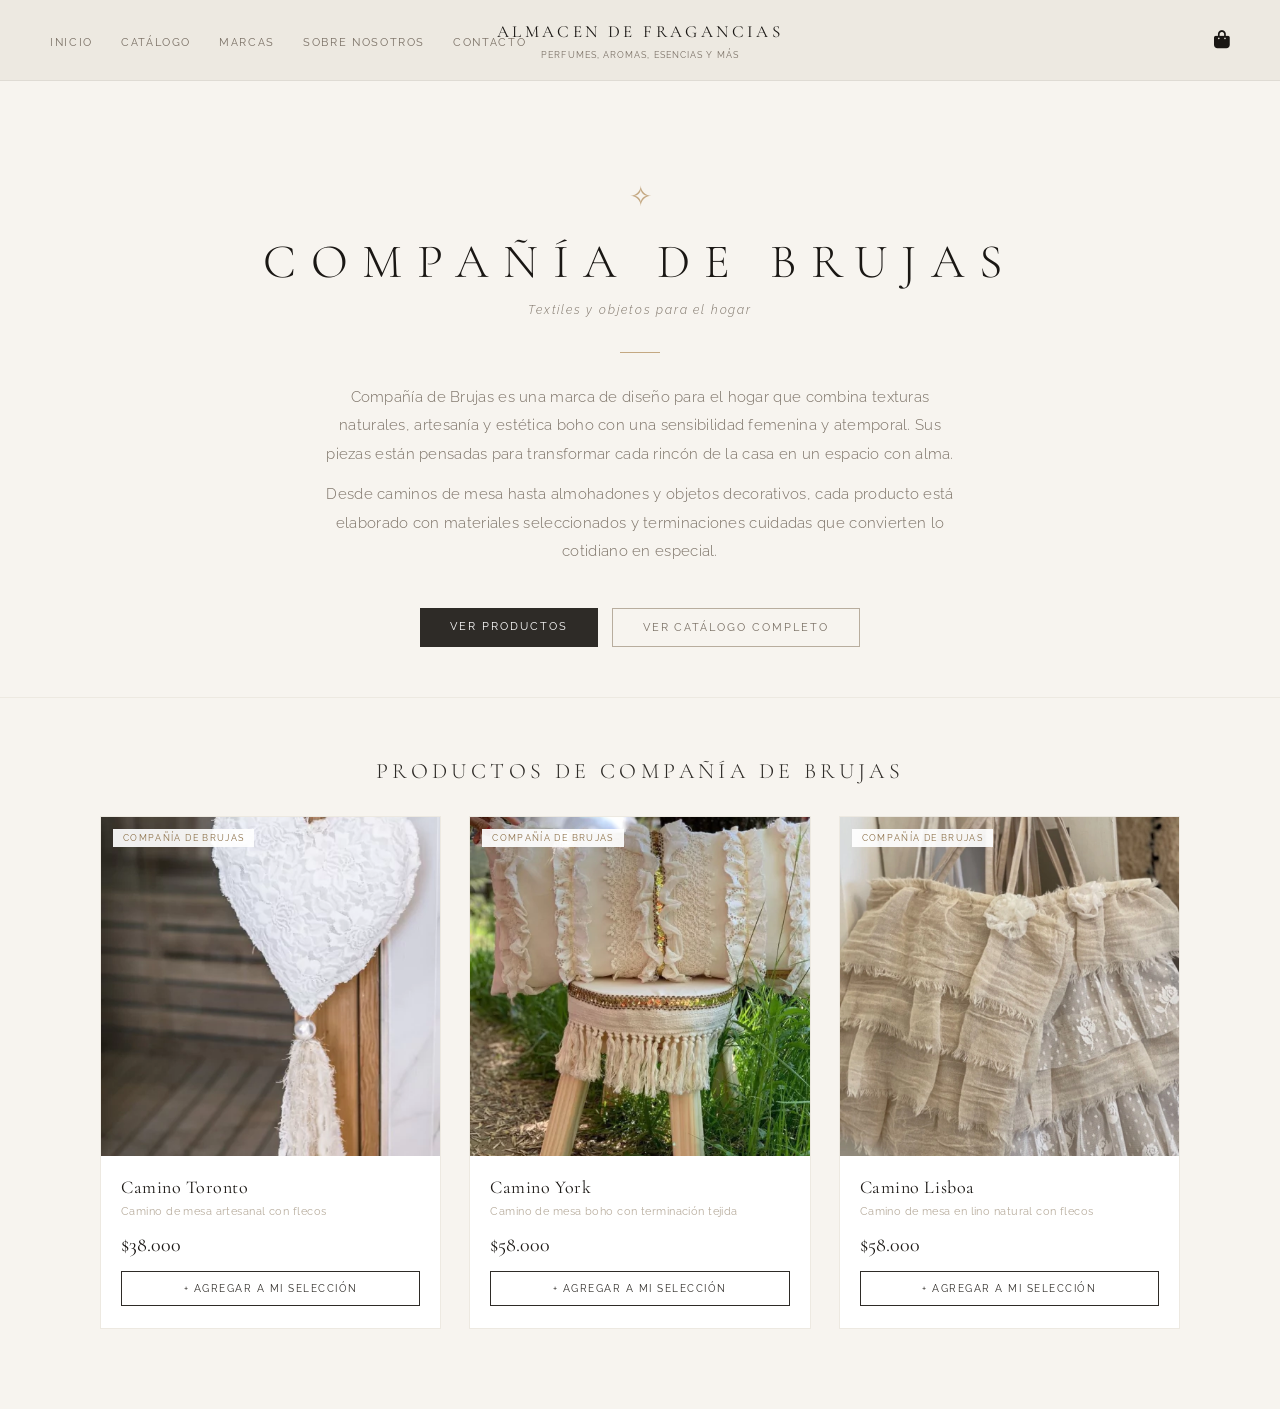
==== Brujas.html @ 53d3a4fc "primer commit" ====
<!DOCTYPE html>
<html lang="es">
<head>
  <meta charset="UTF-8">
  <meta name="viewport" content="width=device-width, initial-scale=1.0, maximum-scale=1.0, user-scalable=no">
  <title>Compañía de Brujas – Almacen de Fragancias</title>
  <link href="https://fonts.googleapis.com/css2?family=Cormorant+Garamond:ital,wght@0,300;0,400;0,500;1,300;1,400&family=Raleway:wght@300;400;500&display=swap" rel="stylesheet">
  <link rel="stylesheet" href="https://cdnjs.cloudflare.com/ajax/libs/font-awesome/6.4.2/css/all.min.css">
  <link rel="stylesheet" href="style.css">
  <link rel="icon" type="image/png" href="img/LOGOADF.png">
</head>
<body>

  <header>
    <nav class="navbar">
      <button class="menu-toggle" id="menuToggle"><span></span><span></span><span></span></button>
      <div class="logo">
        <a href="index.html">
          <h1>ALMACEN DE FRAGANCIAS</h1>
          <p>Perfumes, aromas, esencias y más</p>
        </a>
      </div>
      <ul class="nav-links" id="navLinks">
        <li><a href="index.html">INICIO</a></li>
        <li><a href="catalogo.html">CATÁLOGO</a></li>
        <li class="nav-marcas">
          <a href="#" class="marcas-toggle">MARCAS</a>
          <ul class="marcas-dropdown">
            <li><a href="kala.html">Kala</a></li>
            <li><a href="paque.html">Paque Coco</a></li>
            <li><a href="nanda.html">Nanda</a></li>
            <li><a href="candles.html">New Candles</a></li>
            <li><a href="velas.html">Velas de Soja</a></li>
            <li><a href="touch.html">Touch Aromas</a></li>
            <li><a href="brujas.html">Compañía de Brujas</a></li>
            <li><a href="mariafernandez.html">María Fernández BA</a></li>
            <li><a href="catalogo.html">Ver todas</a></li>
          </ul>
        </li>
        <li><a href="sobrenosotros.html">SOBRE NOSOTROS</a></li>
        <li><a href="index.html#contacto">CONTACTO</a></li>
      </ul>
      <a href="#" class="bag" id="openCart">
        <i class="fa-solid fa-bag-shopping"></i>
        <span class="cart-badge" id="cart-count-badge">0</span>
      </a>
    </nav>
  </header>

  <div class="overlay" id="overlay"></div>

  <div class="brand-page">
    <div class="brand-hero">
      <div class="brand-icon">✧</div>
      <h1>Compañía de Brujas</h1>
      <p class="subtitle">Textiles y objetos para el hogar</p>
      <div class="brand-divider"></div>
      <p>Compañía de Brujas es una marca de diseño para el hogar que combina texturas naturales, artesanía y estética boho con una sensibilidad femenina y atemporal. Sus piezas están pensadas para transformar cada rincón de la casa en un espacio con alma.</p>
      <p>Desde caminos de mesa hasta almohadones y objetos decorativos, cada producto está elaborado con materiales seleccionados y terminaciones cuidadas que convierten lo cotidiano en especial.</p>
      <div class="brand-actions">
        <a href="catalogo.html?marca=Compañía de Brujas" class="btn-ver-catalogo">Ver productos</a>
        <a href="catalogo.html" class="btn-volver">Ver catálogo completo</a>
      </div>
    </div>

    <div class="brand-productos">
      <h3>Productos de Compañía de Brujas</h3>
      <div id="catalogo" class="productos-grid"></div>
    </div>
  </div>

  <div id="cartOverlay" class="cart-overlay">
    <div class="cart-panel">
      <button id="closeCart" class="close-btn">&times;</button>
      <h2 class="cart-title">MI SELECCIÓN (<span id="cart-count">0</span>)</h2>
      <div id="cart-content" class="cart-content">
        <p class="empty-cart">Tu selección está vacía</p>
        <a href="catalogo.html" class="btn-ver-catalogo-empty">Ver catálogo</a>
      </div>
      <div class="cart-footer" id="cart-footer-actions" style="display:none">
        <button class="btn-whatsapp" id="btnWhatsapp">
          <i class="fa-brands fa-whatsapp"></i> Hacer pedido por WhatsApp
        </button>
        <button class="btn-clear-cart" id="btnClearCart">Vaciar selección</button>
      </div>
    </div>
  </div>

  <script src="script.js"></script>
  <script>
    document.addEventListener("DOMContentLoaded", function () {
      const toggle = document.querySelector('.marcas-toggle');
      const li = document.querySelector('.nav-marcas');
      if (toggle && li) {
        toggle.addEventListener('click', function (e) { e.preventDefault(); e.stopImmediatePropagation(); li.classList.toggle('open'); });
        document.addEventListener('click', function (e) { if (!li.contains(e.target)) li.classList.remove('open'); });
      }
      renderCatalogo('Compañía de Brujas');
    });
  </script>
</body>
</html>
---- style.css ----
/* ─────────────────────────────────────────────
   ALMACEN DE FRAGANCIAS – style.css
───────────────────────────────────────────── */

:root {
  --cream:    #f7f4ef;
  --cream-2:  #ede9e1;
  --dark:     #1a1714;
  --dark-2:   #2e2b27;
  --mid:      #7a7065;
  --light:    #b8ad9e;
  --accent:   #8b6f47;
  --accent-2: #c4a882;
  --white:    #ffffff;
  --wa-green: #2e2b27;
}

* { box-sizing: border-box; margin: 0; padding: 0; }

html { scroll-behavior: smooth; }

body {
  font-family: 'Raleway', sans-serif;
  background-color: var(--cream);
  color: var(--dark);
}

/* ── HEADER ──────────────────────────────────── */
header {
  position: fixed;
  top: 0;
  width: 100%;
  background-color: var(--cream-2);
  z-index: 1000;
  border-bottom: 1px solid rgba(0,0,0,0.06);
}

.navbar {
  display: flex;
  justify-content: space-between;
  align-items: center;
  padding: 0 50px;
  height: 80px;
}

.logo a { text-decoration: none; }
.logo h1 {
  font-family: 'Cormorant Garamond', serif;
  font-weight: 400;
  font-size: 17px;
  letter-spacing: 0.2em;
  color: var(--dark);
  margin: 0;
}
.logo p {
  font-size: 9px;
  letter-spacing: 0.12em;
  color: var(--mid);
  margin-top: 8px;
  text-transform: uppercase;
}

.logo-redondo {
  width: 42px;
  height: 42px;
  object-fit: contain;
  margin-left: 12px;
  mix-blend-mode: multiply;
  vertical-align: middle;
}

.logo {
  position: absolute;
  left: 50%;
  transform: translateX(-50%);
  text-align: center;
}

.nav-links {
  list-style: none;
  display: flex;
  gap: 28px;
  align-items: center;
}
.nav-links a {
  text-decoration: none;
  font-size: 11px;
  letter-spacing: 0.15em;
  color: var(--mid);
  text-transform: uppercase;
  transition: color 0.25s ease;
}
.nav-links a:hover,
.nav-links a.active { color: var(--dark-2); }

/* Dropdown marcas */
.nav-marcas { position: relative; }
.marcas-toggle { cursor: pointer; }

.marcas-dropdown {
  visibility: hidden;
  opacity: 0;
  pointer-events: none;
  position: absolute;
  top: calc(100% + 20px);
  left: 50%;
  transform: translateX(-50%);
  background-color: var(--white);
  border: 1px solid rgba(93, 87, 87, 0.07);
  box-shadow: 0 10px 40px rgba(0,0,0,0.08);
  list-style: none;
  padding: 12px 0;
  width: 160px;
  z-index: 1100;
  transition: opacity 0.2s ease, visibility 0.2s ease;
}
.nav-marcas.open .marcas-dropdown {
  visibility: visible;
  opacity: 1;
  pointer-events: all;
}
.marcas-dropdown li a {
  display: block;
  padding: 9px 22px;
  font-size: 11px;
  letter-spacing: 0.1em;
  color: var(--dark-2) !important;
  text-transform: uppercase;
  transition: background 0.15s ease;
  border-bottom: 1px solid rgba(0,0,0,0.05);
}
.marcas-dropdown li a:hover { background-color: var(--cream); }

/* Carrito icono */
.bag {
  position: relative;
  text-decoration: none;
  color: var(--dark);
  font-size: 18px;
  display: flex;
  align-items: center;
}
.cart-badge {
  position: absolute;
  top: -7px;
  right: -9px;
  background-color: var(--mid);
  color: var(--white);
  font-size: 9px;
  font-family: 'Raleway', sans-serif;
  font-weight: 500;
  width: 16px;
  height: 16px;
  border-radius: 50%;
  display: none;
  align-items: center;
  justify-content: center;
}

/* Menú hamburguesa */
.menu-toggle {
  display: none;
  flex-direction: column;
  justify-content: space-between;
  width: 22px;
  height: 15px;
  background: none;
  border: none;
  cursor: pointer;
  padding: 0;
}
.menu-toggle span {
  display: block;
  height: 1.5px;
  width: 100%;
  background-color: var(--dark-2);
  transition: all 0.3s ease;
}

/* Overlay */
.overlay {
  position: fixed;
  inset: 0;
  background-color: #2e2b27;;
  display: none;
  z-index: 900;
  opacity: 0;
  transition: opacity 0.3s ease;
}
.overlay.active { display: block; opacity: 1; }

/* ── HERO INDEX ───────────────────────────────── */
.hero-index {
  min-height: 100vh;
  display: flex;
  align-items: center;
  justify-content: center;
  padding: 0 50px;
  padding-top: 80px;
  background-color: var(--cream);
  position: relative;
  overflow: hidden;
  text-align: center;
}

.hero-content {
  max-width: 560px;
  position: relative;
  z-index: 2;
  display: flex;
  flex-direction: column;
  align-items: center;
}


.hero-title {
  font-family: 'Cormorant Garamond', serif;
  font-size: clamp(32px, 4vw, 52px);
  font-weight: 300;
  line-height: 1.05;
  color: var(--dark);
  margin-bottom: 24px;
}
.hero-title em {
  font-style: italic;
  color: var(--accent);
}

.hero-sub {
  font-size: 15px;
  line-height: 1.8;
  color: var(--mid);
  font-weight: 300;
  margin-bottom: 40px;
  max-width: 420px;
}

.btn-hero {
  display: inline-block;
  padding: 14px 36px;
  background-color: var(--mid);
  color: var(--white);
  text-decoration: none;
  font-size: 11px;
  letter-spacing: 0.2em;
  text-transform: uppercase;
  transition: background 0.3s ease;
}
.btn-hero:hover { background-color: var(--dark-2); }

/* Decoración hero */
/* Decoración hero */
.hero-decoration {
  position: absolute;
  right: -180px;
  top: 50%;
  transform: translateY(-50%);
  z-index: 1;
  pointer-events: none;
}
.deco-circle { display: none; }
.hero-flor {
  width: 650px;
  opacity: 0.35;
  mix-blend-mode: multiply;
}
/* ── SECCIÓN MARCAS ───────────────────────────── */
.marcas-section {
  padding: 100px 50px;
  background-color: var(--white);
}

.section-header {
  text-align: center;
  margin-bottom: 60px;
}
.section-eyebrow {
  font-size: 10px;
  letter-spacing: 0.2em;
  text-transform: uppercase;
  color: var(--dark-2);
  margin-bottom: 12px;
}
.section-title {
  font-family: 'Cormorant Garamond', serif;
  font-size: 38px;
  font-weight: 300;
  color: var(--dark-2);
  letter-spacing: 0.1em;
}
.section-line {
  width: 40px;
  height: 1px;
  background-color: var(--dark-2);
  margin: 20px auto 0;
}

.marcas-grid {
  display: grid;
  grid-template-columns: repeat(3, 1fr);
  gap: 24px;
  max-width: 1100px;
  margin: 0 auto;
}

.marca-card {
  display: flex;
  flex-direction: column;
  align-items: center;
  text-align: center;
  padding: 40px 30px;
  background-color: var(--cream);
  border: 1px solid var(--cream);
  text-decoration: none;
  color: var(--dark);
  transition: all 0.3s ease;
}
.marca-card:hover {
  border-color: var(--cream);
  background-color: var(--white);
  transform: translateY(-4px);
  box-shadow: 0 12px 40px rgba(0,0,0,0.07);
}
.marca-icon {
  font-size: 24px;
  color: var(--mid);
  margin-bottom: 16px;
  letter-spacing: 0;
}
.marca-card h3 {
  font-family: 'Cormorant Garamond', serif;
  font-size: 22px;
  font-weight: 400;
  letter-spacing: 0.1em;
  margin-bottom: 10px;
}
.marca-card p {
  font-size: 12px;
  color: var(--mid);
  line-height: 1.7;
  letter-spacing: 0.02em;
  margin-bottom: 20px;
}
.marca-link {
  font-size: 11px;
  letter-spacing: 0.15em;
  color: var(--dark-2);
  text-transform: uppercase;
  border-bottom: 1px solid var(--cream-2);
  padding-bottom: 2px;
}

/* ── CTA SECTION ──────────────────────────────── */
.cta-section {
  padding: 80px 50px;
  background-color: var(--mid);
  text-align: center;
}
.cta-content h2 {
  font-family: 'Cormorant Garamond', serif;
  font-size: 36px;
  font-weight: 300;
  color: var(--cream);
  letter-spacing: 0.05em;
  margin-bottom: 14px;
}
.cta-content p {
  font-size: 14px;
  color: var(--cream-2);
  margin-bottom: 32px;
  letter-spacing: 0.05em;
}
.btn-cta {
  display: inline-block;
  padding: 14px 40px;
  background-color: var(--mid);
  color: var(--white);
  text-decoration: none;
  font-size: 11px;
  letter-spacing: 0.2em;
  text-transform: uppercase;
  transition: background 0.3s ease;
}
.btn-cta:hover { background-color: var(--dark-2); }

/* ── CONTACTO ─────────────────────────────────── */
.contacto-section {
  padding: 80px 50px;
  background-color: var(--cream-2);
}
.contacto-grid {
  display: grid;
  grid-template-columns: 1fr 1fr;
  gap: 120px;
  max-width: 1100px;
  margin: 0 auto;
  align-items: center;
}
.contacto-info h3 {
  font-family: 'Cormorant Garamond', serif;
  font-size: 32px;
  font-weight: 300;
  color: var(--dark);
  margin-bottom: 16px;
  letter-spacing: 0.05em;
}
.contacto-info p {
  font-size: 14px;
  color: var(--mid);
  line-height: 1.8;
  margin-bottom: 28px;
}
.btn-whatsapp-contacto {
  display: inline-flex;
  align-items: center;
  gap: 10px;
  padding: 13px 28px;
  background-color: var(--wa-green);
  color: var(--white);
  text-decoration: none;
  font-size: 13px;
  letter-spacing: 0.05em;
  transition: opacity 0.3s ease;
}
.btn-whatsapp-contacto:hover { opacity: 0.85; }
.contacto-logo {
  text-align: right;
  padding-right: 40px;
}


/* ── FOOTER ───────────────────────────────────── */
footer {
  background-color: var(--cream-2);
  padding: 24px 50px;
  text-align: center;
}
footer p {
  font-size: 11px;
  letter-spacing: 0.1em;
  color: var(--mid);
}

/* ── CATÁLOGO PAGE ────────────────────────────── */
.catalogo-page {
  padding-top: 120px;
  min-height: 100vh;
  padding-bottom: 80px;
}

.catalogo-header {
  text-align: center;
  padding: 40px 50px 30px;
}
.catalogo-header h2 {
  font-family: 'Cormorant Garamond', serif;
  font-size: 36px;
  font-weight: 300;
  letter-spacing: 0.3em;
  color: var(--dark-2);
  margin-bottom: 8px;
}
.catalogo-header p {
  font-size: 12px;
  letter-spacing: 0.12em;
  color: var(--mid);
}

/* Filtros */
.filtros-wrap {
  display: flex;
  flex-wrap: wrap;
  gap: 10px;
  justify-content: center;
  padding: 20px 50px 40px;
}
.filtro-btn {
  padding: 9px 20px;
  font-family: 'Raleway', sans-serif;
  font-size: 11px;
  letter-spacing: 0.12em;
  text-transform: uppercase;
  background-color: transparent;
  border: 1px solid var(--cream-2);
  color: var(--mid);
  cursor: pointer;
  transition: all 0.25s ease;
}
.filtro-btn:hover {
  border-color: var(--cream);
  color: var(--mid);
}
.filtro-btn.active {
  background-color: var(--mid);
  border-color: var(--mid);
  color: var(--white);
}

/* Grid productos */
.productos-grid {
  display: grid;
  grid-template-columns: repeat(auto-fill, minmax(260px, 1fr));
  gap: 28px;
  padding: 0 50px;
  max-width: 1300px;
  margin: 0 auto;
}

.producto-card {
  background-color: var(--white);
  border: 1px solid var(--cream-2);
  transition: all 0.3s ease;
  overflow: hidden;
}
.producto-card:hover {
  transform: translateY(-4px);
  box-shadow: 0 12px 40px rgba(0,0,0,0.07);
  border-color: var(--cream);
}

.producto-img-wrap {
  position: relative;
  aspect-ratio: 1 / 1;
  overflow: hidden;
  background-color: var(--cream);
}
.producto-img-wrap img {
  width: 100%;
  height: 100%;
  object-fit: cover;
  transition: transform 0.5s ease;
}
.producto-card:hover .producto-img-wrap img { transform: scale(1.05); }

.producto-marca-tag {
  position: absolute;
  top: 12px;
  left: 12px;
  background-color: rgba(255,255,255,0.92);
  color: var(--accent);
  font-size: 9px;
  letter-spacing: 0.15em;
  text-transform: uppercase;
  padding: 4px 10px;
}

.producto-info {
  padding: 20px 20px 22px;
}
.producto-name {
  font-family: 'Cormorant Garamond', serif;
  font-size: 18px;
  font-weight: 400;
  color: var(--dark);
  margin-bottom: 5px;
  letter-spacing: 0.03em;
}
.producto-desc {
  font-size: 11px;
  color: var(--light);
  letter-spacing: 0.04em;
  line-height: 1.6;
  margin-bottom: 12px;
}
.producto-price {
  font-family: 'Cormorant Garamond', serif;
  font-size: 20px;
  color: var(--dark);
  font-weight: 400;
  margin-bottom: 14px;
}

.btn-agregar {
  width: 100%;
  padding: 11px 0;
  background-color: transparent;
  border: 1px solid var(--dark-2);
  color: var(--dark-2);
  font-family: 'Raleway', sans-serif;
  font-size: 10px;
  letter-spacing: 0.15em;
  text-transform: uppercase;
  cursor: pointer;
  transition: all 0.25s ease;
}
.btn-agregar:hover,
.btn-agregar.agregado {
  background-color: var(--dark-2);
  color: var(--white);
}

.no-productos {
  grid-column: 1 / -1;
  text-align: center;
  padding: 60px 0;
  font-size: 13px;
  color: var(--light);
  letter-spacing: 0.1em;
}

/* ── BRAND PAGES ──────────────────────────────── */
.brand-page {
  padding-top: 120px;
  min-height: 100vh;
  background-color: var(--cream);
}

.brand-hero {
  padding: 60px 50px 50px;
  border-bottom: 1px solid var(--cream-2);
  display: flex;
  flex-direction: column;
  align-items: center;
  text-align: center;
}
.brand-icon {
  font-size: 28px;
  color: var(--accent-2);
  margin-bottom: 20px;
}
.brand-hero h1 {
  font-family: 'Cormorant Garamond', serif;
  font-size: 48px;
  font-weight: 300;
  letter-spacing: 0.3em;
  text-transform: uppercase;
  color: var(--dark);
  margin-bottom: 8px;
}
.brand-hero .subtitle {
  font-size: 12px;
  letter-spacing: 0.15em;
  color: var(--mid);
  font-style: italic;
  margin-bottom: 30px;
}
.brand-divider {
  width: 40px;
  height: 1px;
  background-color: var(--accent-2);
  margin: 0 auto 30px;
}
.brand-hero p {
  font-size: 15px;
  line-height: 1.9;
  color: var(--mid);
  font-weight: 300;
  max-width: 640px;
  letter-spacing: 0.02em;
  margin-bottom: 12px;
}

.brand-actions {
  display: flex;
  gap: 14px;
  margin-top: 30px;
  flex-wrap: wrap;
  justify-content: center;
}
.btn-ver-catalogo {
  display: inline-block;
  padding: 12px 30px;
  background-color: var(--dark-2);
  color: var(--white);
  text-decoration: none;
  font-size: 11px;
  letter-spacing: 0.18em;
  text-transform: uppercase;
  transition: background 0.3s ease;
}
.btn-ver-catalogo:hover { background-color: var(--cream); }

.btn-volver {
  display: inline-block;
  padding: 12px 30px;
  background-color: transparent;
  border: 1px solid var(--light);
  color: var(--mid);
  text-decoration: none;
  font-size: 11px;
  letter-spacing: 0.18em;
  text-transform: uppercase;
  transition: all 0.3s ease;
}
.btn-volver:hover { border-color: var(--dark-2); color: var(--dark-2); }

/* Productos de la marca en brand page */
.brand-productos {
  padding: 60px 50px 80px;
  max-width: 1300px;
  margin: 0 auto;
}
.brand-productos h3 {
  font-family: 'Cormorant Garamond', serif;
  font-size: 22px;
  font-weight: 300;
  letter-spacing: 0.2em;
  text-transform: uppercase;
  color: var(--dark-2);
  margin-bottom: 32px;
  text-align: center;
}

/* ── CARRITO LATERAL ──────────────────────────── */
.cart-overlay {
  position: fixed;
  top: 0;
  right: 0;
  width: 100%;
  height: 100vh;
  background: rgba(26,23,20,0.5);
  opacity: 0;
  pointer-events: none;
  transition: opacity 0.35s ease;
  z-index: 2000;
}
.cart-overlay.active {
  opacity: 1;
  pointer-events: all;
}
.cart-panel {
  position: absolute;
  top: 0;
  right: 0;
  width: 400px;
  height: 100%;
  background-color: var(--white);
  padding: 36px 32px 32px;
  overflow-y: auto;
  display: flex;
  flex-direction: column;
}
.close-btn {
  align-self: flex-end;
  background: none;
  border: none;
  font-size: 24px;
  cursor: pointer;
  color: var(--light);
  line-height: 1;
  padding: 0;
  transition: color 0.2s ease;
}
.close-btn:hover { color: var(--dark-2); }

.cart-title {
  font-family: 'Cormorant Garamond', serif;
  font-size: 16px;
  letter-spacing: 0.15em;
  text-transform: uppercase;
  font-weight: 400;
  color: var(--dark);
  margin: 16px 0 24px;
}
.empty-cart {
  text-align: center;
  margin-top: 80px;
  font-size: 12px;
  letter-spacing: 0.1em;
  color: var(--light);
  text-transform: uppercase;
}

.cart-content { flex: 1; overflow-y: auto; }

.cart-item {
  display: flex;
  gap: 14px;
  align-items: flex-start;
  border-bottom: 1px solid var(--cream-2);
  padding: 16px 0;
  position: relative;
}
.cart-item-image {
  width: 70px;
  height: 90px;
  object-fit: cover;
  flex-shrink: 0;
  background-color: var(--cream);
}
.cart-item-details {
  flex: 1;
  display: flex;
  flex-direction: column;
  gap: 4px;
}
.cart-item-name {
  font-family: 'Cormorant Garamond', serif;
  font-size: 15px;
  font-weight: 400;
  color: var(--dark);
  padding-right: 20px;
}
.cart-item-brand {
  font-size: 10px;
  letter-spacing: 0.12em;
  color: var(--accent);
  text-transform: uppercase;
}
.cart-item-price {
  font-size: 13px;
  color: var(--mid);
  margin-top: 4px;
}
.remove-item {
  position: absolute;
  top: 16px;
  right: 0;
  background: none;
  border: none;
  color: var(--light);
  font-size: 20px;
  cursor: pointer;
  transition: color 0.2s ease;
  padding: 0;
  line-height: 1;
}
.remove-item:hover { color: var(--dark); }

.cart-controls {
  display: flex;
  align-items: center;
  gap: 10px;
  margin-top: 8px;
}
.btn-qty {
  width: 26px;
  height: 26px;
  border: 1px solid var(--cream-2);
  background: var(--white);
  color: var(--dark);
  font-size: 14px;
  cursor: pointer;
  display: flex;
  align-items: center;
  justify-content: center;
  transition: all 0.2s ease;
}
.btn-qty:hover { background-color: var(--dark); color: var(--white); border-color: var(--dark); }
.cart-qty-number { font-size: 13px; min-width: 20px; text-align: center; color: var(--dark); }

.cart-total {
  display: flex;
  justify-content: space-between;
  font-family: 'Cormorant Garamond', serif;
  font-size: 16px;
  color: var(--dark);
  padding: 20px 0 16px;
  border-top: 1px solid var(--cream-2);
  margin-top: 8px;
}

.cart-footer {
  display: flex;
  flex-direction: column;
  gap: 10px;
  padding-top: 12px;
  border-top: 1px solid var(--cream-2);
  margin-top: 8px;
}

.btn-whatsapp {
  display: flex;
  align-items: center;
  justify-content: center;
  gap: 8px;
  width: 100%;
  padding: 15px 0;
  background-color: var(--wa-green);
  color: var(--white);
  border: none;
  font-family: 'Raleway', sans-serif;
  font-size: 11px;
  letter-spacing: 0.15em;
  text-transform: uppercase;
  cursor: pointer;
  transition: opacity 0.3s ease;
}
.btn-whatsapp:hover { opacity: 0.88; }

.btn-clear-cart {
  width: 100%;
  padding: 11px 0;
  background: transparent;
  border: 1px solid var(--cream-2);
  color: var(--light);
  font-family: 'Raleway', sans-serif;
  font-size: 10px;
  letter-spacing: 0.15em;
  text-transform: uppercase;
  cursor: pointer;
  transition: all 0.25s ease;
}
.btn-clear-cart:hover { border-color: var(--mid); color: var(--dark); }

/* ── MEDIA QUERIES ────────────────────────────── */
@media (max-width: 900px) {
  .marcas-grid { grid-template-columns: repeat(2, 1fr); }
}

@media (max-width: 768px) {
  .navbar { padding: 0 20px; height: 65px; position: relative; }
  .logo { position: absolute; left: 50%; transform: translateX(-50%); }
  .logo h1 { font-size: 13px; letter-spacing: 0.12em; }
  .logo p { font-size: 9px; }

  .menu-toggle { display: flex; }

  .nav-links {
    display: none;
    flex-direction: column;
    position: absolute;
    top: 65px;
    left: 0;
    width: 100%;
    background-color: var(--cream);
    padding: 20px 0;
    border-top: 1px solid var(--cream-2);
    z-index: 1001;
    gap: 0;
  }
  .nav-links.active { display: flex; }
  .nav-links li { width: 100%; text-align: center; }
  .nav-links li a { display: block; padding: 14px 0; font-size: 12px; }

  .marcas-dropdown {
    position: static !important;
    transform: none !important;
    box-shadow: none !important;
    border: none !important;
    border-top: 1px solid var(--cream-2) !important;
    padding: 6px 0 !important;
    width: 100% !important;
    background-color: var(--white) !important;
  }

  .bag { position: absolute; right: 20px; top: 50%; transform: translateY(-50%); }

  .hero-index { padding: 80px 24px 60px; }
  .hero-decoration { display: none; }

  .marcas-section { padding: 60px 24px; }
  .marcas-grid { grid-template-columns: 1fr 1fr; gap: 14px; }
  .marca-card { padding: 24px 16px; }
  .marca-card p { display: none; }

  .cta-section { padding: 60px 24px; }
  .cta-content h2 { font-size: 26px; }

  .contacto-section { padding: 60px 24px; }
  .contacto-grid { grid-template-columns: 1fr; gap: 30px; }
  .logo-text { text-align: left; }

  .catalogo-page { padding-top: 100px; }
  .catalogo-header { padding: 30px 24px 20px; }
  .filtros-wrap { padding: 16px 24px 28px; gap: 8px; }
  .filtro-btn { padding: 8px 14px; font-size: 10px; }
  .productos-grid { padding: 0 24px; gap: 16px; grid-template-columns: repeat(auto-fill, minmax(150px, 1fr)); }

  .brand-page { padding-top: 100px; }
  .brand-hero { padding: 40px 24px 36px; }
  .brand-hero h1 { font-size: 32px; }
  .brand-productos { padding: 40px 24px 60px; }

  .cart-panel { width: 100%; padding: 28px 20px 24px; }
  footer { padding: 20px 24px; }
}

@media (max-width: 400px) {
  .marcas-grid { grid-template-columns: 1fr; }
}

.btn-ver-catalogo-empty {
  display: block;
  text-align: center;
  margin: 20px auto 0;
  padding: 9px 18px;
  background-color: var(--mid);
  color: var(--white);
  text-decoration: none;
  font-size: 10px;
  letter-spacing: 0.18em;
  text-transform: uppercase;
  transition: background 0.3s ease;
  width: fit-content;
}
.btn-ver-catalogo-empty:hover { background-color: var(--dark-2); }

/* flor decoration doble */
.hero-decoration-left {
  position: absolute;
  left: -180px;
  top: 50%;
  transform: translateY(-50%) scaleX(-1);
  z-index: 1;
  pointer-events: none;
}
.hero-flor-left {
  width: 650px;
  opacity: 0.35;
  mix-blend-mode: multiply;
}
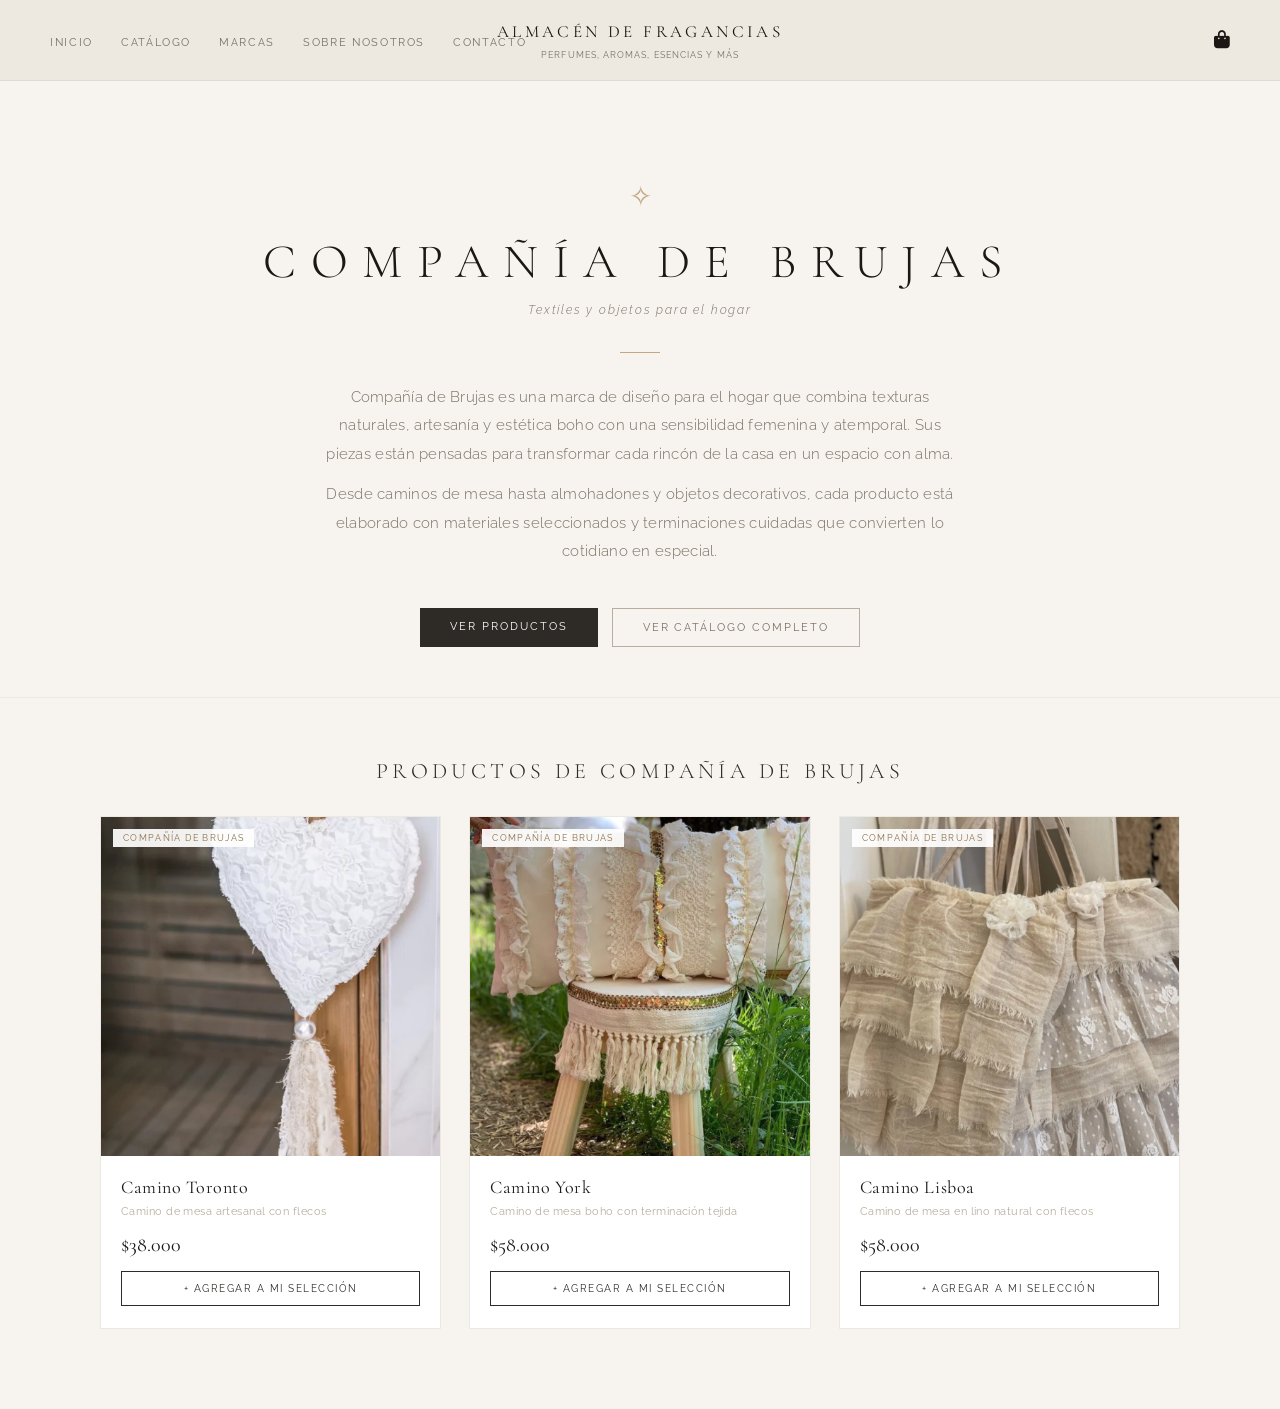
==== commit 265d6152: "cmabios acentos" ====
--- a/Brujas.html
+++ b/Brujas.html
@@ -3,7 +3,7 @@
 <head>
   <meta charset="UTF-8">
   <meta name="viewport" content="width=device-width, initial-scale=1.0, maximum-scale=1.0, user-scalable=no">
-  <title>Compañía de Brujas – Almacen de Fragancias</title>
+  <title>Compañía de Brujas – Almacén de Fragancias</title>
   <link href="https://fonts.googleapis.com/css2?family=Cormorant+Garamond:ital,wght@0,300;0,400;0,500;1,300;1,400&family=Raleway:wght@300;400;500&display=swap" rel="stylesheet">
   <link rel="stylesheet" href="https://cdnjs.cloudflare.com/ajax/libs/font-awesome/6.4.2/css/all.min.css">
   <link rel="stylesheet" href="style.css">
@@ -16,7 +16,7 @@
       <button class="menu-toggle" id="menuToggle"><span></span><span></span><span></span></button>
       <div class="logo">
         <a href="index.html">
-          <h1>ALMACEN DE FRAGANCIAS</h1>
+          <h1>ALMACÉN DE FRAGANCIAS</h1>
           <p>Perfumes, aromas, esencias y más</p>
         </a>
       </div>
@@ -37,7 +37,7 @@
             <li><a href="catalogo.html">Ver todas</a></li>
           </ul>
         </li>
-        <li><a href="sobrenosotros.html">SOBRE NOSOTROS</a></li>
+        <li><a href="Sobrenosotros.html">SOBRE NOSOTROS</a></li>
         <li><a href="index.html#contacto">CONTACTO</a></li>
       </ul>
       <a href="#" class="bag" id="openCart">
--- a/style.css
+++ b/style.css
@@ -436,7 +436,7 @@
   text-align: center;
 }
 footer p {
-  font-size: 11px;
+  font-size: 9px;
   letter-spacing: 0.1em;
   color: var(--mid);
 }
@@ -513,7 +513,7 @@
   overflow: hidden;
 }
 .producto-card:hover {
-  transform: translateY(-4px);
+  transform: translateY(-4px); 
   box-shadow: 0 12px 40px rgba(0,0,0,0.07);
   border-color: var(--cream);
 }
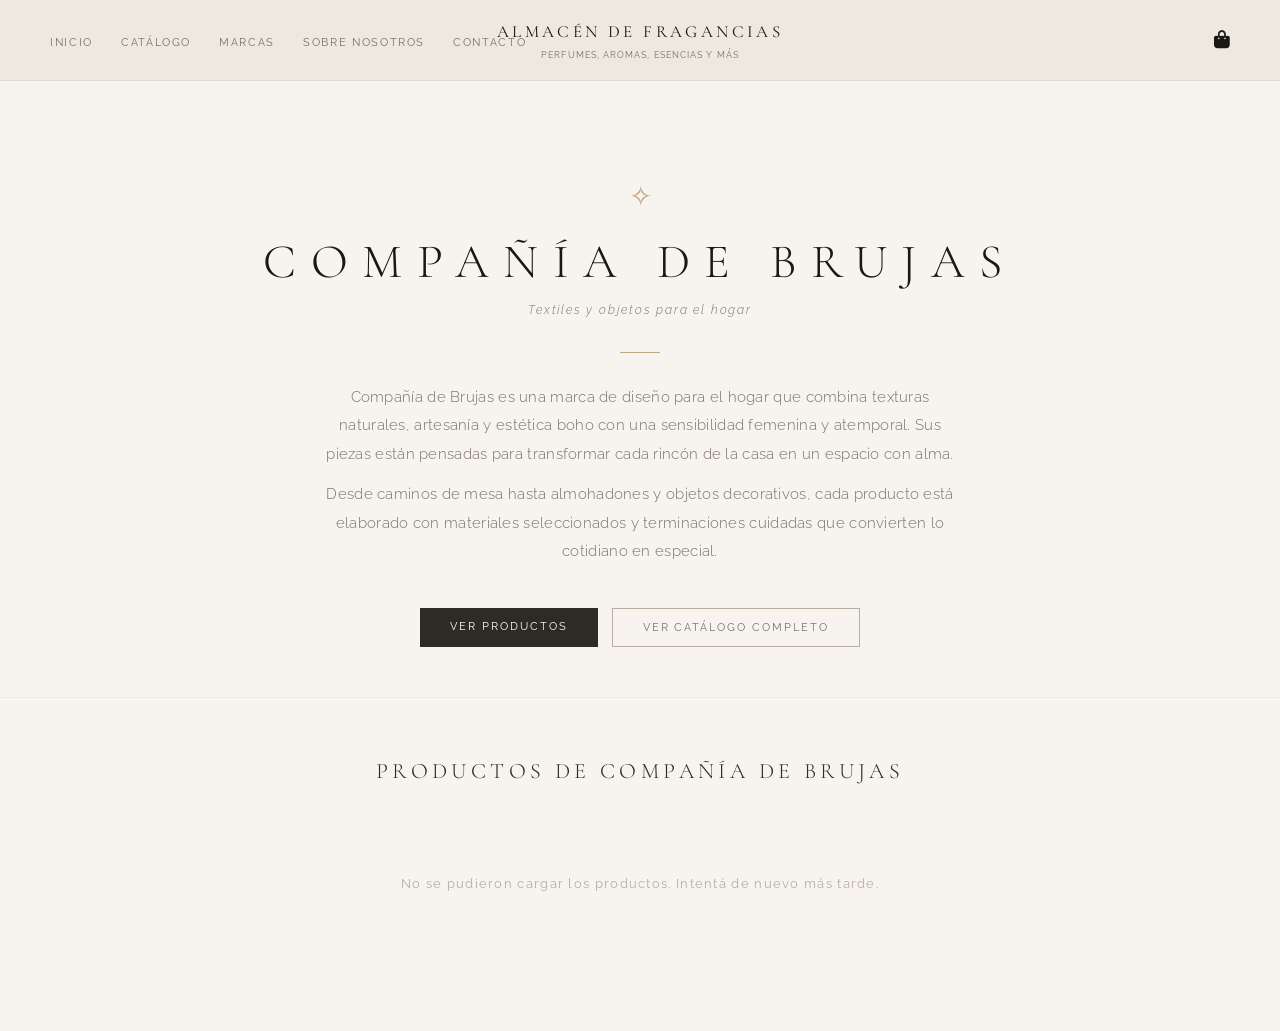
==== commit b251df64: "cambios pro sheets" ====
--- a/Brujas.html
+++ b/Brujas.html
@@ -65,7 +65,7 @@
 
     <div class="brand-productos">
       <h3>Productos de Compañía de Brujas</h3>
-      <div id="catalogo" class="productos-grid"></div>
+      <div id="catalogo" class="productos-grid" data-marca="Compañía de Brujas"></div>
     </div>
   </div>
 
@@ -95,7 +95,6 @@
         toggle.addEventListener('click', function (e) { e.preventDefault(); e.stopImmediatePropagation(); li.classList.toggle('open'); });
         document.addEventListener('click', function (e) { if (!li.contains(e.target)) li.classList.remove('open'); });
       }
-      renderCatalogo('Compañía de Brujas');
     });
   </script>
 </body>
--- a/style.css
+++ b/style.css
@@ -999,4 +999,25 @@
   width: 650px;
   opacity: 0.35;
   mix-blend-mode: multiply;
+}
+
+.producto-card.sin-stock { opacity: 0.55; }
+
+.tag-sin-stock {
+  position: absolute;
+  bottom: 12px;
+  right: 12px;
+  background-color: var(--mid);
+  color: var(--white);
+  font-size: 9px;
+  letter-spacing: 0.12em;
+  text-transform: uppercase;
+  padding: 4px 10px;
+}
+
+.btn-agregar:disabled {
+  opacity: 0.4;
+  cursor: not-allowed;
+  border-color: var(--light);
+  color: var(--light);
 }
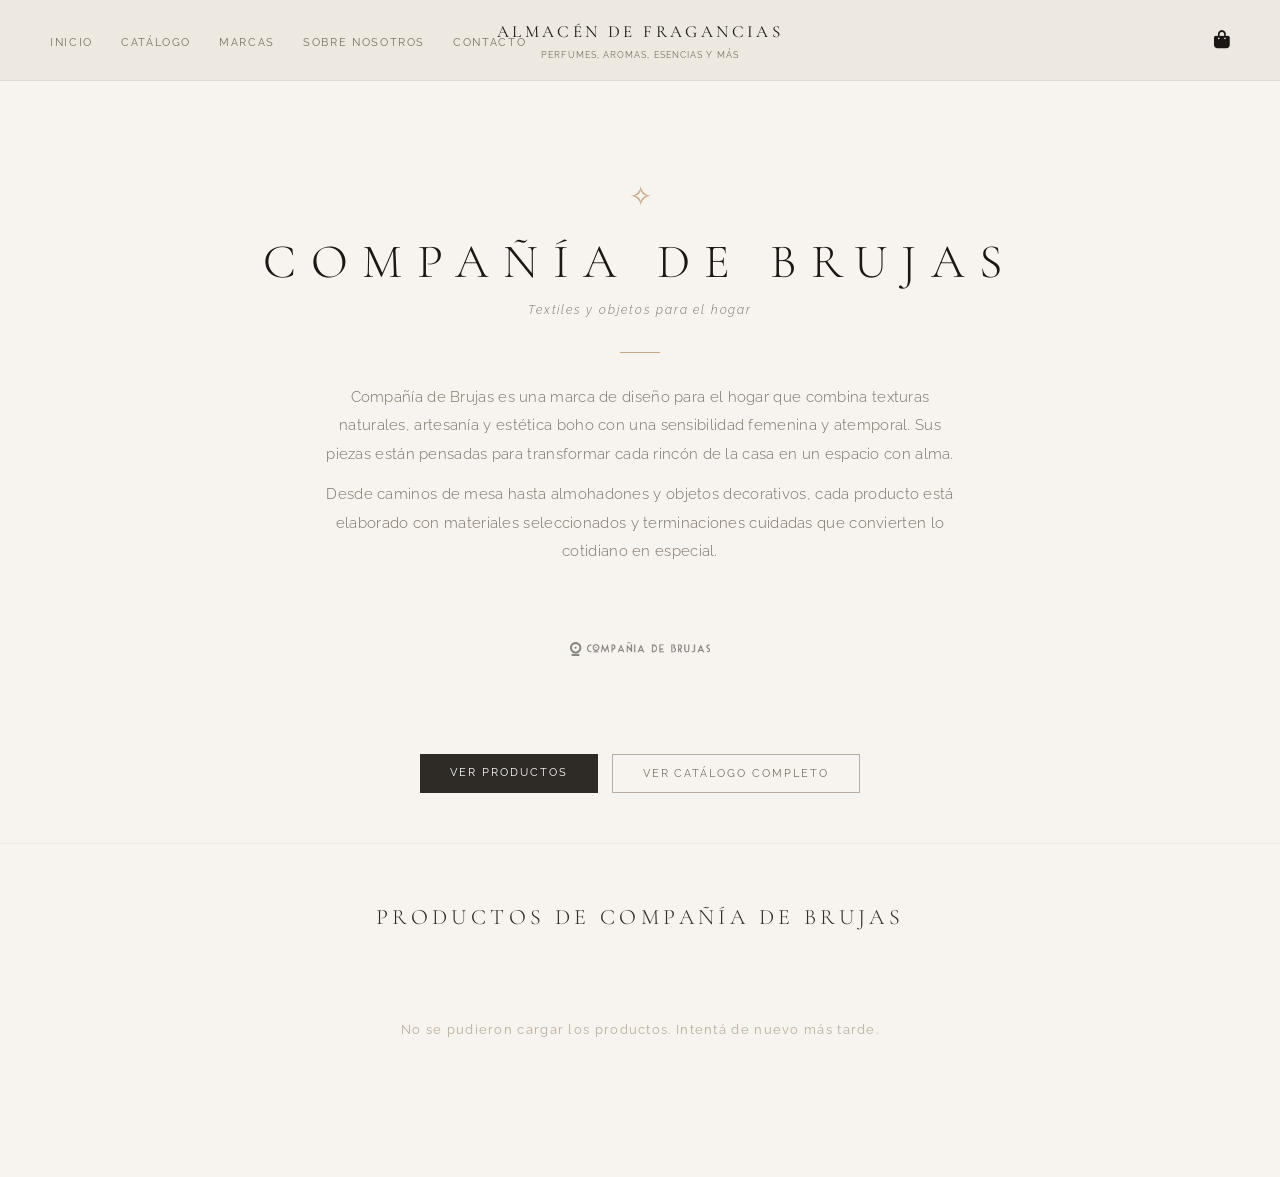
==== commit 79815164: "cambios logos marcas" ====
--- a/Brujas.html
+++ b/Brujas.html
@@ -57,6 +57,9 @@
       <div class="brand-divider"></div>
       <p>Compañía de Brujas es una marca de diseño para el hogar que combina texturas naturales, artesanía y estética boho con una sensibilidad femenina y atemporal. Sus piezas están pensadas para transformar cada rincón de la casa en un espacio con alma.</p>
       <p>Desde caminos de mesa hasta almohadones y objetos decorativos, cada producto está elaborado con materiales seleccionados y terminaciones cuidadas que convierten lo cotidiano en especial.</p>
+      <div class="brand-logo-wrap">
+        <img src="img/logoBrujas.png" alt="Compañía de Brujas" class="brand-logo-img">
+      </div>
       <div class="brand-actions">
         <a href="catalogo.html?marca=Compañía de Brujas" class="btn-ver-catalogo">Ver productos</a>
         <a href="catalogo.html" class="btn-volver">Ver catálogo completo</a>
--- a/style.css
+++ b/style.css
@@ -1020,4 +1020,22 @@
   cursor: not-allowed;
   border-color: var(--light);
   color: var(--light);
+}
+
+.brand-logo-wrap {
+  margin: 1px auto 1px;
+}
+.brand-logo-img {
+  width: 140px;
+  height: 140px;
+  object-fit: contain;
+  mix-blend-mode: multiply;
+  opacity: 0.85;
+}
+
+.contacto-logo-img {
+  width: 200px;
+  object-fit: contain;
+  mix-blend-mode: multiply;
+  opacity: 0.8;
 }
